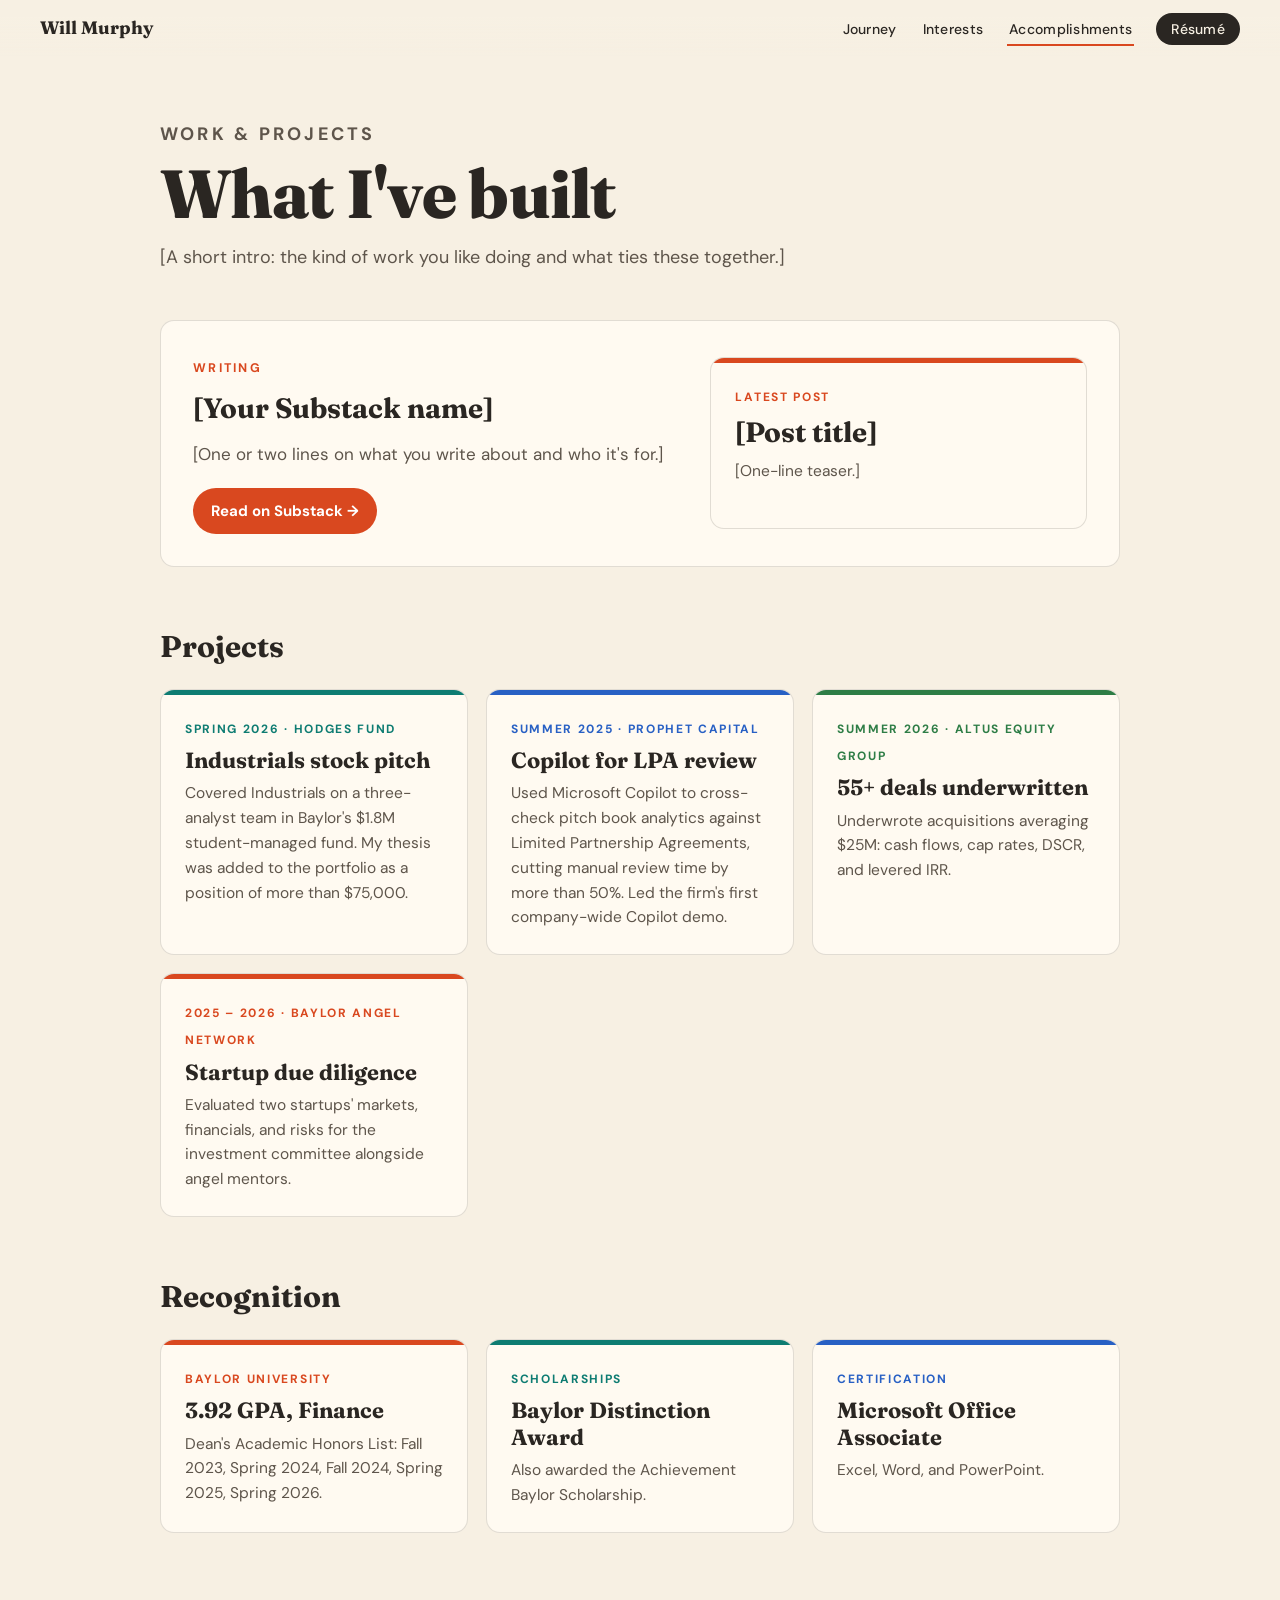
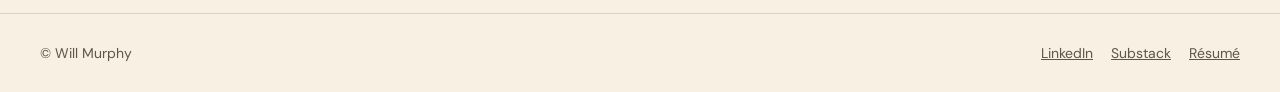
==== accomplishments.html @ 3dffeea5 "First version of Will Murphy's Journey" ====
<!doctype html>
<html lang="en">
<head>
  <meta charset="utf-8">
  <meta name="viewport" content="width=device-width, initial-scale=1">
  <title>Accomplishments · Will Murphy's Journey</title>
  <link rel="preconnect" href="https://fonts.googleapis.com">
  <link rel="preconnect" href="https://fonts.gstatic.com" crossorigin>
  <link href="https://fonts.googleapis.com/css2?family=DM+Sans:wght@400;500;700&family=Fraunces:ital,opsz,wght@0,9..144,400;0,9..144,600;0,9..144,700;0,9..144,800;1,9..144,600&display=swap" rel="stylesheet">
  <link rel="stylesheet" href="css/styles.css">
</head>
<body class="page">
  <header class="site-nav">
    <a class="brand" href="index.html">Will Murphy</a>
    <ul class="nav-links">
      <li><a href="index.html">Journey</a></li>
      <li><a href="interests.html">Interests</a></li>
      <li><a href="accomplishments.html" aria-current="page">Accomplishments</a></li>
      <li><a class="nav-resume" href="assets/Will-Murphy-Resume.pdf" download>Résumé</a></li>
    </ul>
  </header>

  <main>
    <div class="page-head">
      <p class="eyebrow">Work &amp; projects</p>
      <h1>What I've built</h1>
      <p>[A short intro: the kind of work you like doing and what ties these together.]</p>
    </div>

    <section class="feature">
      <div>
        <span class="eyebrow">Writing</span>
        <h3>[Your Substack name]</h3>
        <p>[One or two lines on what you write about and who it's for.]</p>
        <a class="btn" href="https://YOUR-HANDLE.substack.com" target="_blank" rel="noopener">Read on Substack &rarr;</a>
      </div>
      <div class="tile" style="--c: var(--coral)">
        <span class="tag">Latest post</span>
        <h3>[Post title]</h3>
        <p>[One-line teaser.]</p>
      </div>
    </section>

    <h2 class="section-title">Projects</h2>
    <div class="grid">
      <article class="tile" style="--c: var(--teal)"><span class="tag">Spring 2026 · Hodges Fund</span><h3>Industrials stock pitch</h3><p>Covered Industrials on a three-analyst team in Baylor's $1.8M student-managed fund. My thesis was added to the portfolio as a position of more than $75,000.</p></article>
      <article class="tile" style="--c: var(--blue)"><span class="tag">Summer 2025 · Prophet Capital</span><h3>Copilot for LPA review</h3><p>Used Microsoft Copilot to cross-check pitch book analytics against Limited Partnership Agreements, cutting manual review time by more than 50%. Led the firm's first company-wide Copilot demo.</p></article>
      <article class="tile" style="--c: var(--green)"><span class="tag">Summer 2026 · Altus Equity Group</span><h3>55+ deals underwritten</h3><p>Underwrote acquisitions averaging $25M: cash flows, cap rates, DSCR, and levered IRR.</p></article>
      <article class="tile" style="--c: var(--coral)"><span class="tag">2025 – 2026 · Baylor Angel Network</span><h3>Startup due diligence</h3><p>Evaluated two startups' markets, financials, and risks for the investment committee alongside angel mentors.</p></article>
    </div>

    <h2 class="section-title">Recognition</h2>
    <div class="grid">
      <article class="tile" style="--c: var(--coral)"><span class="tag">Baylor University</span><h3>3.92 GPA, Finance</h3><p>Dean's Academic Honors List: Fall 2023, Spring 2024, Fall 2024, Spring 2025, Spring 2026.</p></article>
      <article class="tile" style="--c: var(--teal)"><span class="tag">Scholarships</span><h3>Baylor Distinction Award</h3><p>Also awarded the Achievement Baylor Scholarship.</p></article>
      <article class="tile" style="--c: var(--blue)"><span class="tag">Certification</span><h3>Microsoft Office Associate</h3><p>Excel, Word, and PowerPoint.</p></article>
    </div>
  </main>

  <footer class="site-footer">
    <span>&copy; Will Murphy</span>
    <nav>
      <a href="https://www.linkedin.com/in/YOUR-HANDLE" target="_blank" rel="noopener">LinkedIn</a>
      <a href="https://YOUR-HANDLE.substack.com" target="_blank" rel="noopener">Substack</a>
      <a href="assets/Will-Murphy-Resume.pdf" download>Résumé</a>
    </nav>
  </footer>
</body>
</html>
---- css/styles.css ----
/* ==========================================================================
   Will Murphy's Journey — shared styles
   Colors live here. Change a stop's color in js/data.js.
   ========================================================================== */
:root {
  --paper: #F7F0E3;
  --paper-2: #EFE4CF;
  --ink: #2A2622;
  --ink-soft: #5E554B;
  --line: rgba(42, 38, 34, .14);
  --card: rgba(255, 251, 244, .95);
  --coral: #D9481F;
  --teal: #0E7C72;
  --blue: #2860C4;
  --green: #2E7D46;
  --serif: 'Fraunces', Georgia, serif;
  --sans: 'DM Sans', system-ui, -apple-system, 'Segoe UI', sans-serif;
  --radius: 14px;
}

* { box-sizing: border-box; }
html { scroll-behavior: smooth; }
@media (prefers-reduced-motion: reduce) { html { scroll-behavior: auto; } }
body {
  margin: 0;
  background: var(--paper);
  color: var(--ink);
  font-family: var(--sans);
  font-size: 17px;
  line-height: 1.6;
  -webkit-font-smoothing: antialiased;
}
a { color: inherit; }
img { max-width: 100%; display: block; }

/* ---------- Nav ---------- */
.site-nav {
  position: fixed; top: 0; left: 0; right: 0; z-index: 30;
  display: flex; justify-content: space-between; align-items: center;
  padding: 14px clamp(16px, 4vw, 40px);
  background: linear-gradient(var(--paper) 30%, rgba(247, 240, 227, 0));
}
.brand { font-family: var(--serif); font-weight: 700; font-size: 18px; text-decoration: none; }
.nav-links { display: flex; align-items: center; gap: 22px; list-style: none; margin: 0; padding: 0; }
.nav-links a {
  text-decoration: none; font-size: 14px; font-weight: 500; letter-spacing: .02em;
  padding: 6px 2px; border-bottom: 2px solid transparent; transition: border-color .2s;
}
.nav-links a:hover, .nav-links a[aria-current="page"] { border-color: var(--coral); }
.nav-links a.nav-resume {
  background: var(--ink); color: var(--paper); border: 0;
  padding: 7px 15px; border-radius: 999px;
}
.nav-links a.nav-resume:hover { background: var(--coral); }

/* ---------- Buttons ---------- */
.btn {
  font: inherit; font-weight: 700; font-size: 15px;
  display: inline-flex; align-items: center; gap: 8px;
  border: 0; border-radius: 999px; padding: 11px 18px; cursor: pointer;
  text-decoration: none; background: var(--c, var(--coral)); color: #fff;
  transition: transform .2s, box-shadow .2s;
}
.btn:hover { transform: translateY(-2px); box-shadow: 0 8px 18px -8px var(--c, var(--coral)); }
.btn-ghost { background: transparent; color: var(--ink); box-shadow: inset 0 0 0 1.5px var(--ink); }
.btn-ghost:hover { box-shadow: inset 0 0 0 1.5px var(--ink), 0 8px 18px -10px rgba(0,0,0,.4); }
.btn-row { display: flex; flex-wrap: wrap; gap: 10px; }

/* ==========================================================================
   Journey page (index.html)
   ========================================================================== */
#map { position: fixed; inset: 0; z-index: 0; background: #EDE3CF; }
/* the "vintage" look: warm sepia wash on the tiles only (pins stay bright) */
#map .leaflet-tile-pane { filter: sepia(.6) saturate(.85) hue-rotate(-10deg) contrast(.92) brightness(1.04); }
.leaflet-control-attribution { background: rgba(247, 240, 227, .85) !important; font-size: 10px; }

.paper-overlay {
  position: fixed; inset: 0; z-index: 1; pointer-events: none; mix-blend-mode: multiply;
  background:
    radial-gradient(ellipse at center, transparent 55%, rgba(120, 90, 50, .22) 100%),
    url("data:image/svg+xml,%3Csvg xmlns='http://www.w3.org/2000/svg' width='220' height='220'%3E%3Cfilter id='n'%3E%3CfeTurbulence type='fractalNoise' baseFrequency='.85' numOctaves='2' stitchTiles='stitch'/%3E%3CfeColorMatrix values='0 0 0 0 .45 0 0 0 0 .35 0 0 0 0 .2 0 0 0 .16 0'/%3E%3C/filter%3E%3Crect width='100%25' height='100%25' filter='url(%23n)'/%3E%3C/svg%3E");
}

#story { position: relative; z-index: 2; pointer-events: none; }
#story .card, #story a, #story button { pointer-events: auto; }

.step { position: relative; display: flex; align-items: center; padding: 0 clamp(16px, 5vw, 72px); }

/* Hero */
.hero {
  min-height: 100vh; flex-direction: column; justify-content: flex-start;
  padding-top: 17vh; text-align: center;
}
.hero h1 {
  font-family: var(--serif); font-weight: 800;
  font-size: clamp(50px, 9.5vw, 128px); line-height: .95; letter-spacing: -.02em; margin: 0;
  text-shadow: 0 0 34px var(--paper), 0 0 14px var(--paper), 0 0 4px var(--paper);
}
.hero h1 em { font-style: italic; font-weight: 600; color: var(--coral); }
.hero-sub {
  margin: 22px 0 0; font-size: 13.5px; font-weight: 700; letter-spacing: .2em; text-transform: uppercase;
  color: var(--ink-soft); background: rgba(247, 240, 227, .85); padding: 6px 16px; border-radius: 999px;
}
.scroll-cue {
  position: absolute; bottom: 7vh; left: 50%; transform: translateX(-50%);
  display: flex; flex-direction: column; align-items: center; gap: 10px;
  font-size: 12.5px; font-weight: 700; letter-spacing: .18em; text-transform: uppercase; color: var(--ink-soft);
  text-decoration: none;
}
.scroll-cue span {
  width: 24px; height: 38px; border: 2px solid var(--ink-soft); border-radius: 14px; position: relative;
}
.scroll-cue span::after {
  content: ""; position: absolute; left: 50%; top: 7px; width: 4px; height: 8px; margin-left: -2px;
  border-radius: 2px; background: var(--coral); animation: wheel 1.8s ease-in-out infinite;
}
@keyframes wheel { 0% { opacity: 0; transform: translateY(0); } 30% { opacity: 1; } 100% { opacity: 0; transform: translateY(14px); } }

/* Chapter cards */
.chapter { min-height: 115vh; }
.card {
  width: min(440px, 100%);
  background: var(--card); border: 1px solid var(--line); border-radius: var(--radius);
  padding: 30px 30px 28px 34px; position: relative; overflow: hidden;
  box-shadow: 0 22px 50px -26px rgba(60, 40, 20, .5);
  opacity: 0; transform: translateY(30px); transition: opacity .7s ease, transform .7s ease;
}
.card::before { content: ""; position: absolute; left: 0; top: 0; bottom: 0; width: 5px; background: var(--c, var(--coral)); }
.is-active .card { opacity: 1; transform: none; }
.card-num { font-family: var(--serif); font-size: 58px; font-weight: 800; line-height: 1; color: var(--c); }
.card-years {
  margin: 14px 0 4px; font-size: 12.5px; font-weight: 700; letter-spacing: .15em; text-transform: uppercase; color: var(--ink-soft);
}
.card h2 { font-family: var(--serif); font-weight: 700; font-size: 42px; line-height: 1.05; margin: 0; }
.card-where { margin: 6px 0 0; font-family: var(--serif); font-style: italic; color: var(--ink-soft); }
.card-blurb { margin: 16px 0 22px; }

/* Travel interludes */
.travel { min-height: 80vh; }
.travel-inner { width: min(440px, 100%); opacity: 0; transition: opacity .6s ease; }
.travel.is-active .travel-inner { opacity: 1; }
.travel-when {
  display: inline-block; padding: 4px 12px; border-radius: 999px; background: var(--c); color: #fff;
  font-size: 12.5px; font-weight: 700; letter-spacing: .15em; text-transform: uppercase;
}
.travel-text {
  margin: 14px 0 8px; font-family: var(--serif); font-size: clamp(26px, 3.4vw, 34px); line-height: 1.15;
  text-shadow: 0 0 20px var(--paper), 0 0 8px var(--paper), 0 0 3px var(--paper);
}
.travel-route { font-size: 14px; font-weight: 500; color: var(--ink-soft); background: rgba(247, 240, 227, .9); padding: 2px 9px; border-radius: 6px; }

/* Outro */
.outro { min-height: 110vh; }
.outro .card h2 { font-size: 36px; }
.outro .card p { margin: 12px 0 22px; }
.outro .more { margin-top: 22px; padding-top: 18px; border-top: 1px solid var(--line); font-size: 15px; }
.outro .more a { font-weight: 700; text-decoration-color: var(--coral); text-underline-offset: 3px; }

/* Progress rail */
.rail {
  position: fixed; right: 24px; top: 50%; transform: translateY(-50%); z-index: 20;
  display: flex; flex-direction: column; gap: 16px; opacity: 0; pointer-events: none; transition: opacity .4s;
}
.rail.show { opacity: 1; pointer-events: auto; }
.rail a { display: flex; flex-direction: row-reverse; align-items: center; gap: 10px; text-decoration: none; font-size: 13px; font-weight: 700; }
.rail .dot { width: 13px; height: 13px; border-radius: 50%; border: 2.5px solid var(--c); background: var(--paper); transition: transform .3s, background .3s; }
.rail a.visited .dot { background: var(--c); }
.rail a.current .dot { transform: scale(1.35); }
.rail-label { opacity: 0; transform: translateX(6px); transition: .3s; background: var(--card); padding: 2px 9px; border-radius: 6px; }
.rail a:hover .rail-label, .rail a.current .rail-label { opacity: 1; transform: none; }

/* Map pins */
.pin-wrap { background: none; border: 0; }
.pin {
  position: absolute; left: 0; top: 0; transform: translate(-50%, -50%);
  width: 30px; height: 30px; border-radius: 50%; display: grid; place-items: center;
  background: var(--paper); border: 2.5px solid var(--c); color: var(--c);
  font: 700 11px var(--sans); box-shadow: 0 4px 10px -4px rgba(0, 0, 0, .45);
  transition: transform .4s, background .4s, color .4s;
}
.pin-wrap.is-visited .pin { background: var(--c); color: #fff; }
.pin-wrap.is-active .pin { transform: translate(-50%, -50%) scale(1.25); }
.pin-wrap.is-active .pin::after {
  content: ""; position: absolute; inset: -9px; border-radius: 50%; border: 2px solid var(--c); animation: pulse 2s ease-out infinite;
}
@keyframes pulse { from { opacity: .9; transform: scale(.7); } to { opacity: 0; transform: scale(1.5); } }
.pin-label {
  position: absolute; left: 22px; top: 0; transform: translateY(-50%); white-space: nowrap;
  font: 600 14px var(--serif); background: rgba(247, 240, 227, .92); padding: 1px 9px; border-radius: 6px;
  box-shadow: 0 2px 6px -3px rgba(0, 0, 0, .3);
}
.route { filter: drop-shadow(0 2px 2px rgba(0, 0, 0, .18)); }

/* Highlights drawer */
.drawer-backdrop {
  position: fixed; inset: 0; z-index: 40; background: rgba(42, 38, 34, .35);
  opacity: 0; pointer-events: none; transition: opacity .3s;
}
.drawer {
  position: fixed; top: 0; right: 0; bottom: 0; z-index: 41; width: min(500px, 100%);
  background: var(--paper); border-left: 6px solid var(--c, var(--coral));
  overflow-y: auto; padding: 26px clamp(20px, 4vw, 36px) 56px;
  transform: translateX(105%); transition: transform .45s cubic-bezier(.2, .8, .2, 1);
  box-shadow: -20px 0 50px -30px rgba(0, 0, 0, .5);
}
body.drawer-open .drawer { transform: none; }
body.drawer-open .drawer-backdrop { opacity: 1; pointer-events: auto; }
.drawer-close {
  float: right; font: inherit; font-size: 14px; font-weight: 700; background: none; cursor: pointer;
  border: 1.5px solid var(--ink); border-radius: 999px; padding: 6px 14px;
}
.drawer-close:hover { background: var(--ink); color: var(--paper); }
.drawer .card-num { font-size: 44px; margin-top: 8px; }
.drawer h2 { font-family: var(--serif); font-size: 38px; margin: 0; line-height: 1.05; }
.drawer-intro { color: var(--ink-soft); margin: 10px 0 0; }
.hl-list { list-style: none; padding: 0; margin: 26px 0 0; display: grid; gap: 14px; }
.hl { background: #FFFAF1; border: 1px solid var(--line); border-radius: 12px; padding: 18px 20px; }
.hl-date { font-size: 12px; font-weight: 700; letter-spacing: .14em; text-transform: uppercase; color: var(--c); }
.hl h3 { font-family: var(--serif); font-size: 21px; margin: 4px 0 6px; line-height: 1.2; }
.hl p { margin: 0; font-size: 15.5px; color: var(--ink-soft); }
.hl img { border-radius: 8px; margin-top: 12px; }
.hl a { display: inline-block; margin-top: 10px; font-weight: 700; font-size: 14.5px; color: var(--c); }

/* ==========================================================================
   Sub-pages (interests.html, accomplishments.html)
   ========================================================================== */
.page main { max-width: 1040px; margin: 0 auto; padding: 120px clamp(16px, 4vw, 40px) 80px; }
.page-head { max-width: 640px; margin-bottom: 48px; }
.eyebrow { font-size: 12.5px; font-weight: 700; letter-spacing: .18em; text-transform: uppercase; color: var(--coral); margin: 0; }
.page-head h1 { font-family: var(--serif); font-weight: 800; font-size: clamp(42px, 6vw, 68px); line-height: 1; margin: 10px 0 16px; letter-spacing: -.01em; }
.page-head p { color: var(--ink-soft); margin: 0; font-size: 18px; }
.section-title { font-family: var(--serif); font-size: 30px; margin: 56px 0 18px; }

.grid { display: grid; grid-template-columns: repeat(auto-fill, minmax(280px, 1fr)); gap: 18px; }
.tile {
  background: #FFFAF1; border: 1px solid var(--line); border-radius: var(--radius);
  padding: 24px; position: relative; overflow: hidden; transition: transform .25s, box-shadow .25s;
}
.tile::before { content: ""; position: absolute; left: 0; right: 0; top: 0; height: 5px; background: var(--c, var(--coral)); }
.tile:hover { transform: translateY(-3px); box-shadow: 0 16px 34px -22px rgba(60, 40, 20, .5); }
.tile h3 { font-family: var(--serif); font-size: 22px; margin: 6px 0 8px; line-height: 1.2; }
.tile p { margin: 0; color: var(--ink-soft); font-size: 15.5px; }
.tile .tag { font-size: 12px; font-weight: 700; letter-spacing: .14em; text-transform: uppercase; color: var(--c, var(--coral)); }

.feature {
  display: grid; grid-template-columns: 1.3fr 1fr; gap: 28px; align-items: center;
  background: #FFFAF1; border: 1px solid var(--line); border-radius: var(--radius); padding: 32px;
}
.feature h3 { font-family: var(--serif); font-size: 28px; margin: 6px 0 10px; }
.feature p { color: var(--ink-soft); margin: 0 0 20px; }

.site-footer {
  border-top: 1px solid var(--line); padding: 28px clamp(16px, 4vw, 40px);
  display: flex; flex-wrap: wrap; justify-content: space-between; gap: 12px; font-size: 14px; color: var(--ink-soft);
}
.site-footer nav { display: flex; gap: 18px; }

/* ---------- Mobile ---------- */
@media (max-width: 760px) {
  .brand { display: none; }
  .site-nav { justify-content: center; padding: 12px 16px; }
  .nav-links { gap: 14px; }
  .nav-links a { font-size: 13px; }
  .nav-links a.nav-resume { padding: 6px 12px; }
  .rail { display: none; }
  .hero { padding-top: 20vh; }
  .chapter, .travel, .outro { align-items: flex-end; padding-bottom: 9vh; }
  .card { padding: 24px 22px 22px 26px; }
  .card-num { font-size: 46px; }
  .card h2 { font-size: 34px; }
  .feature { grid-template-columns: 1fr; padding: 24px; }
}
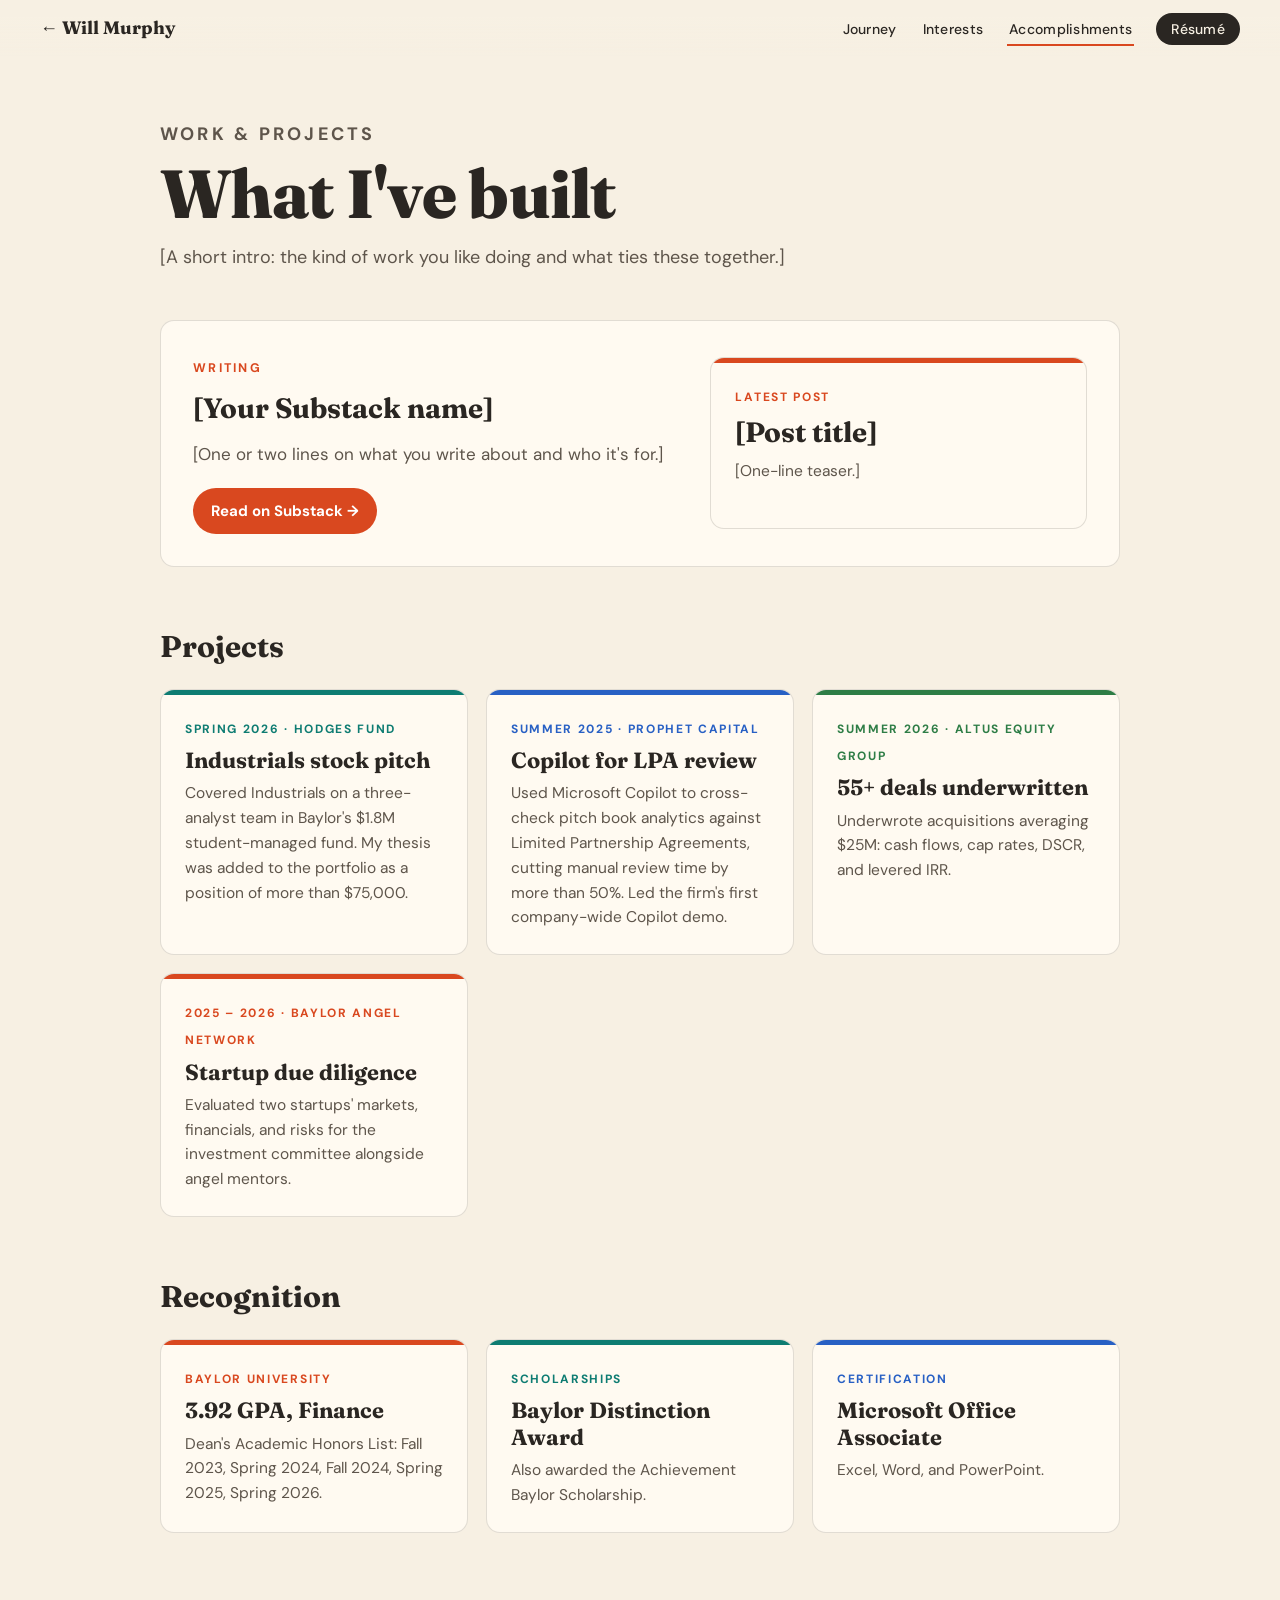
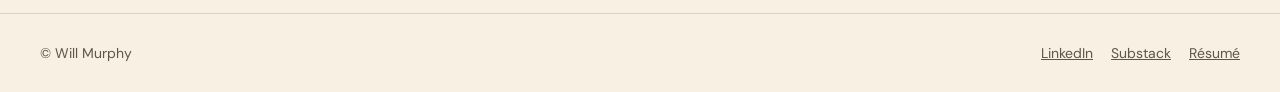
==== commit ed5d87c7: "Add explorable desk home page; move map timeline to journey.html" ====
--- a/accomplishments.html
+++ b/accomplishments.html
@@ -11,9 +11,9 @@
 </head>
 <body class="page">
   <header class="site-nav">
-    <a class="brand" href="index.html">Will Murphy</a>
+    <a class="brand" href="index.html" title="Back to the desk"><span class="brand-full">&larr; Will Murphy</span><span class="brand-short">&larr; WM</span></a>
     <ul class="nav-links">
-      <li><a href="index.html">Journey</a></li>
+      <li><a href="journey.html">Journey</a></li>
       <li><a href="interests.html">Interests</a></li>
       <li><a href="accomplishments.html" aria-current="page">Accomplishments</a></li>
       <li><a class="nav-resume" href="assets/Will-Murphy-Resume.pdf" download>Résumé</a></li>
--- a/css/styles.css
+++ b/css/styles.css
@@ -256,12 +256,19 @@
 .site-footer nav { display: flex; gap: 18px; }
 
 /* ---------- Mobile ---------- */
+.brand-short { display: none; }
+body.journey { animation: pagein .7s ease both; }
+@keyframes pagein { from { opacity: 0; } }
+@media (prefers-reduced-motion: reduce) { body.journey { animation: none; } }
+
 @media (max-width: 760px) {
-  .brand { display: none; }
-  .site-nav { justify-content: center; padding: 12px 16px; }
-  .nav-links { gap: 14px; }
-  .nav-links a { font-size: 13px; }
-  .nav-links a.nav-resume { padding: 6px 12px; }
+  .brand { font-size: 15px; }
+  .brand-full { display: none; }
+  .brand-short { display: inline; }
+  .site-nav { padding: 12px 16px; }
+  .nav-links { gap: 10px; }
+  .nav-links a { font-size: 12.5px; }
+  .nav-links a.nav-resume { padding: 6px 11px; }
   .rail { display: none; }
   .hero { padding-top: 20vh; }
   .chapter, .travel, .outro { align-items: flex-end; padding-bottom: 9vh; }
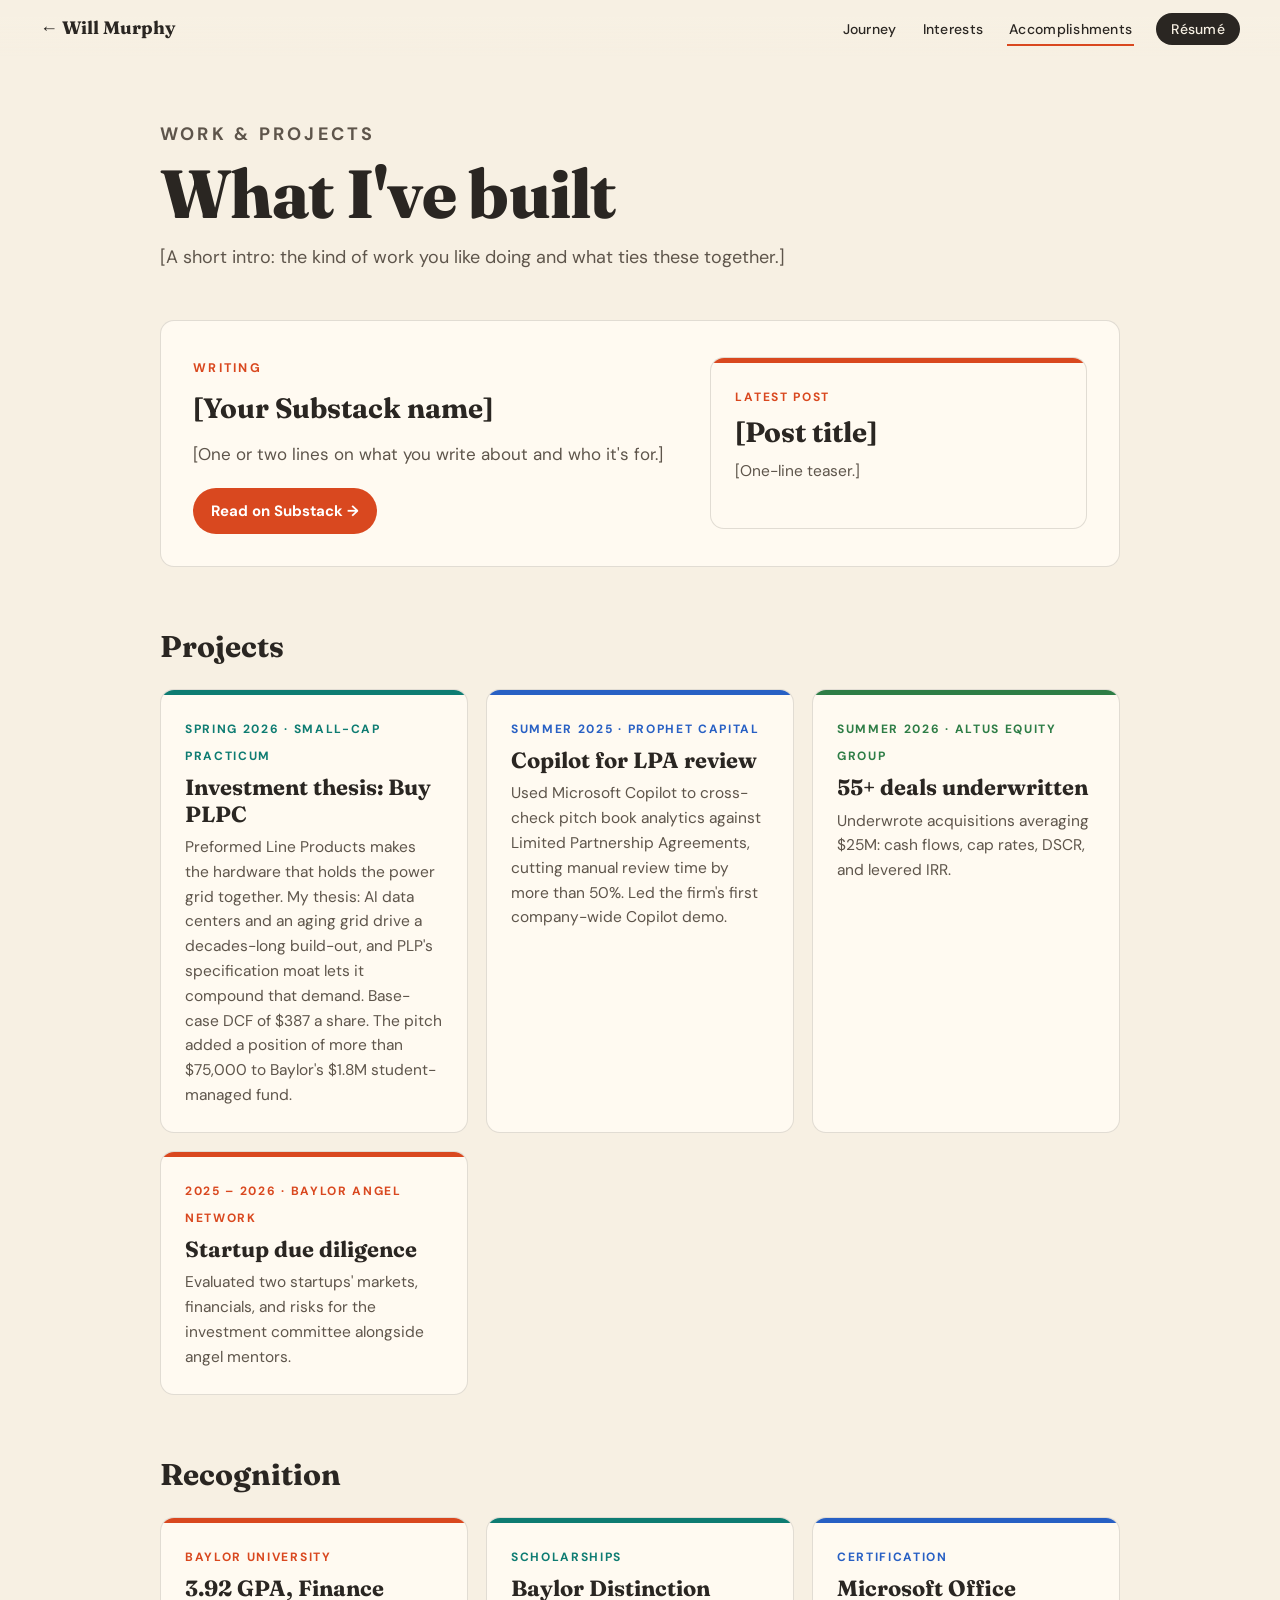
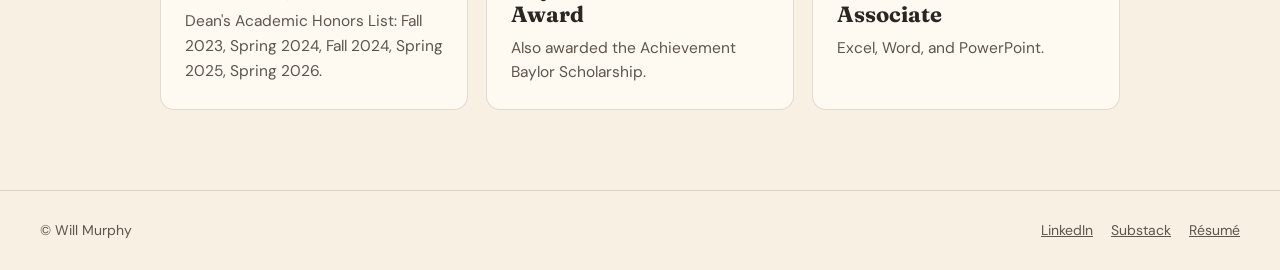
==== commit 9c4b7da0: "Projects: PLPC investment thesis from the Small-Cap Practicum Co-Authored-By: Claude Opus 5.5 <norep" ====
--- a/accomplishments.html
+++ b/accomplishments.html
@@ -2,8 +2,16 @@
 <html lang="en">
 <head>
   <meta charset="utf-8">
-  <meta name="viewport" content="width=device-width, initial-scale=1">
+  <meta name="viewport" content="width=device-width, initial-scale=1, viewport-fit=cover">
   <title>Accomplishments · Will Murphy's Journey</title>
+    <link rel="manifest" href="manifest.webmanifest">
+  <link rel="icon" type="image/png" sizes="32x32" href="assets/icons/favicon-32.png">
+  <link rel="apple-touch-icon" href="assets/icons/apple-touch-icon.png">
+  <meta name="theme-color" content="#6E4826">
+  <meta name="apple-mobile-web-app-capable" content="yes">
+  <meta name="mobile-web-app-capable" content="yes">
+  <meta name="apple-mobile-web-app-title" content="Will Murphy">
+  <meta name="apple-mobile-web-app-status-bar-style" content="black-translucent">
   <link rel="preconnect" href="https://fonts.googleapis.com">
   <link rel="preconnect" href="https://fonts.gstatic.com" crossorigin>
   <link href="https://fonts.googleapis.com/css2?family=DM+Sans:wght@400;500;700&family=Fraunces:ital,opsz,wght@0,9..144,400;0,9..144,600;0,9..144,700;0,9..144,800;1,9..144,600&display=swap" rel="stylesheet">
@@ -16,7 +24,7 @@
       <li><a href="journey.html">Journey</a></li>
       <li><a href="interests.html">Interests</a></li>
       <li><a href="accomplishments.html" aria-current="page">Accomplishments</a></li>
-      <li><a class="nav-resume" href="assets/Will-Murphy-Resume.pdf" download>Résumé</a></li>
+      <li><a class="nav-resume" href="assets/Will-Murphy-Resume.pdf" target="_blank" rel="noopener">Résumé</a></li>
     </ul>
   </header>
 
@@ -32,7 +40,7 @@
         <span class="eyebrow">Writing</span>
         <h3>[Your Substack name]</h3>
         <p>[One or two lines on what you write about and who it's for.]</p>
-        <a class="btn" href="https://YOUR-HANDLE.substack.com" target="_blank" rel="noopener">Read on Substack &rarr;</a>
+        <a class="btn" href="https://substack.com/@willobserves" target="_blank" rel="noopener">Read on Substack &rarr;</a>
       </div>
       <div class="tile" style="--c: var(--coral)">
         <span class="tag">Latest post</span>
@@ -43,7 +51,7 @@
 
     <h2 class="section-title">Projects</h2>
     <div class="grid">
-      <article class="tile" style="--c: var(--teal)"><span class="tag">Spring 2026 · Hodges Fund</span><h3>Industrials stock pitch</h3><p>Covered Industrials on a three-analyst team in Baylor's $1.8M student-managed fund. My thesis was added to the portfolio as a position of more than $75,000.</p></article>
+      <article class="tile" style="--c: var(--teal)"><span class="tag">Spring 2026 · Small-Cap Practicum</span><h3>Investment thesis: Buy PLPC</h3><p>Preformed Line Products makes the hardware that holds the power grid together. My thesis: AI data centers and an aging grid drive a decades-long build-out, and PLP's specification moat lets it compound that demand. Base-case DCF of $387 a share. The pitch added a position of more than $75,000 to Baylor's $1.8M student-managed fund.</p></article>
       <article class="tile" style="--c: var(--blue)"><span class="tag">Summer 2025 · Prophet Capital</span><h3>Copilot for LPA review</h3><p>Used Microsoft Copilot to cross-check pitch book analytics against Limited Partnership Agreements, cutting manual review time by more than 50%. Led the firm's first company-wide Copilot demo.</p></article>
       <article class="tile" style="--c: var(--green)"><span class="tag">Summer 2026 · Altus Equity Group</span><h3>55+ deals underwritten</h3><p>Underwrote acquisitions averaging $25M: cash flows, cap rates, DSCR, and levered IRR.</p></article>
       <article class="tile" style="--c: var(--coral)"><span class="tag">2025 – 2026 · Baylor Angel Network</span><h3>Startup due diligence</h3><p>Evaluated two startups' markets, financials, and risks for the investment committee alongside angel mentors.</p></article>
@@ -60,9 +68,9 @@
   <footer class="site-footer">
     <span>&copy; Will Murphy</span>
     <nav>
-      <a href="https://www.linkedin.com/in/YOUR-HANDLE" target="_blank" rel="noopener">LinkedIn</a>
-      <a href="https://YOUR-HANDLE.substack.com" target="_blank" rel="noopener">Substack</a>
-      <a href="assets/Will-Murphy-Resume.pdf" download>Résumé</a>
+      <a href="https://www.linkedin.com/in/will-murphy-3a53562a0/" target="_blank" rel="noopener">LinkedIn</a>
+      <a href="https://substack.com/@willobserves" target="_blank" rel="noopener">Substack</a>
+      <a href="assets/Will-Murphy-Resume.pdf" target="_blank" rel="noopener">Résumé</a>
     </nav>
   </footer>
 </body>
--- a/css/styles.css
+++ b/css/styles.css
@@ -37,10 +37,10 @@
 .site-nav {
   position: fixed; top: 0; left: 0; right: 0; z-index: 30;
   display: flex; justify-content: space-between; align-items: center;
-  padding: 14px clamp(16px, 4vw, 40px);
+  padding: calc(14px + env(safe-area-inset-top)) clamp(16px, 4vw, 40px) 14px;
   background: linear-gradient(var(--paper) 30%, rgba(247, 240, 227, 0));
 }
-.brand { font-family: var(--serif); font-weight: 700; font-size: 18px; text-decoration: none; }
+.brand { font-family: var(--serif); font-weight: 700; font-size: 18px; text-decoration: none; white-space: nowrap; }
 .nav-links { display: flex; align-items: center; gap: 22px; list-style: none; margin: 0; padding: 0; }
 .nav-links a {
   text-decoration: none; font-size: 14px; font-weight: 500; letter-spacing: .02em;
@@ -199,7 +199,7 @@
 .drawer {
   position: fixed; top: 0; right: 0; bottom: 0; z-index: 41; width: min(500px, 100%);
   background: var(--paper); border-left: 6px solid var(--c, var(--coral));
-  overflow-y: auto; padding: 26px clamp(20px, 4vw, 36px) 56px;
+  overflow-y: auto; padding: calc(26px + env(safe-area-inset-top)) clamp(20px, 4vw, 36px) calc(56px + env(safe-area-inset-bottom));
   transform: translateX(105%); transition: transform .45s cubic-bezier(.2, .8, .2, 1);
   box-shadow: -20px 0 50px -30px rgba(0, 0, 0, .5);
 }
@@ -224,7 +224,7 @@
 /* ==========================================================================
    Sub-pages (interests.html, accomplishments.html)
    ========================================================================== */
-.page main { max-width: 1040px; margin: 0 auto; padding: 120px clamp(16px, 4vw, 40px) 80px; }
+.page main { max-width: 1040px; margin: 0 auto; padding: calc(120px + env(safe-area-inset-top)) clamp(16px, 4vw, 40px) 80px; }
 .page-head { max-width: 640px; margin-bottom: 48px; }
 .eyebrow { font-size: 12.5px; font-weight: 700; letter-spacing: .18em; text-transform: uppercase; color: var(--coral); margin: 0; }
 .page-head h1 { font-family: var(--serif); font-weight: 800; font-size: clamp(42px, 6vw, 68px); line-height: 1; margin: 10px 0 16px; letter-spacing: -.01em; }
@@ -256,6 +256,47 @@
 .site-footer nav { display: flex; gap: 18px; }
 
 /* ---------- Mobile ---------- */
+/* ==========================================================================
+   Journey page: 3D globe on a warm, dark "night desk" background
+   ========================================================================== */
+body.journey {
+  background: radial-gradient(ellipse at 60% 45%, #5C3B22 0%, #3A2414 45%, #1B100A 100%) fixed;
+  color: var(--paper);
+}
+#globe { position: fixed; inset: 0; width: 100vw; height: 100vh; z-index: 0; display: block; }
+.globe-vignette {
+  position: fixed; inset: 0; z-index: 1; pointer-events: none;
+  background: radial-gradient(ellipse at center, transparent 55%, rgba(15, 8, 3, .55) 100%);
+}
+.globe-labels { position: fixed; inset: 0; z-index: 2; pointer-events: none; overflow: hidden; }
+.globe-label {
+  position: absolute; left: 0; top: 0; white-space: nowrap; opacity: 0; transition: opacity .3s;
+  margin: -13px 0 0 16px; padding: 3px 10px 3px 4px; border-radius: 999px;
+  background: rgba(251, 246, 234, .94); color: var(--ink); font: 600 14px var(--serif);
+  box-shadow: 0 6px 14px -8px rgba(0, 0, 0, .6); display: flex; align-items: center; gap: 7px;
+}
+.globe-label b { font: 700 10.5px var(--sans); color: #fff; background: var(--c); border-radius: 999px; padding: 3px 6px; }
+.globe-label.show { opacity: 1; }
+.globe-label.active { outline: 2px solid var(--c); }
+body.journey #story { z-index: 3; }
+body.journey .site-nav { background: linear-gradient(rgba(27, 16, 10, .92) 30%, rgba(27, 16, 10, 0)); }
+body.journey .site-nav, body.journey .brand { color: var(--paper); }
+body.journey .nav-links a.nav-resume { background: var(--paper); color: var(--ink); }
+body.journey .nav-links a.nav-resume:hover { background: var(--coral); color: #fff; }
+body.journey .hero h1 { color: var(--paper); text-shadow: 0 4px 30px rgba(0, 0, 0, .55); }
+body.journey .hero h1 em { color: #F07A4F; }
+body.journey .hero-sub { background: rgba(251, 246, 234, .12); color: #E9D9BC; }
+body.journey .scroll-cue { color: #E9D9BC; }
+body.journey .scroll-cue span { border-color: #E9D9BC; }
+body.journey .travel-text { color: var(--paper); text-shadow: 0 2px 18px rgba(0, 0, 0, .7); }
+body.journey .travel-route { background: rgba(27, 16, 10, .7); color: #F3E6CC; }
+body.journey .card, body.journey .rail-label, body.journey .drawer { color: var(--ink); }
+body.journey .rail .dot { background: #2A1A10; }
+body.journey .rail a.visited .dot { background: var(--c); }
+body.journey .hero { padding-top: 13vh; }
+body.journey .globe-loading { position: fixed; left: 50%; bottom: 14vh; transform: translateX(-50%); z-index: 2; color: #E9D9BC; font-size: 13px; letter-spacing: .14em; text-transform: uppercase; }
+body.globe-ready .globe-loading { display: none; }
+
 .brand-short { display: none; }
 body.journey { animation: pagein .7s ease both; }
 @keyframes pagein { from { opacity: 0; } }
@@ -265,7 +306,7 @@
   .brand { font-size: 15px; }
   .brand-full { display: none; }
   .brand-short { display: inline; }
-  .site-nav { padding: 12px 16px; }
+  .site-nav { padding: calc(12px + env(safe-area-inset-top)) 16px 12px; }
   .nav-links { gap: 10px; }
   .nav-links a { font-size: 12.5px; }
   .nav-links a.nav-resume { padding: 6px 11px; }
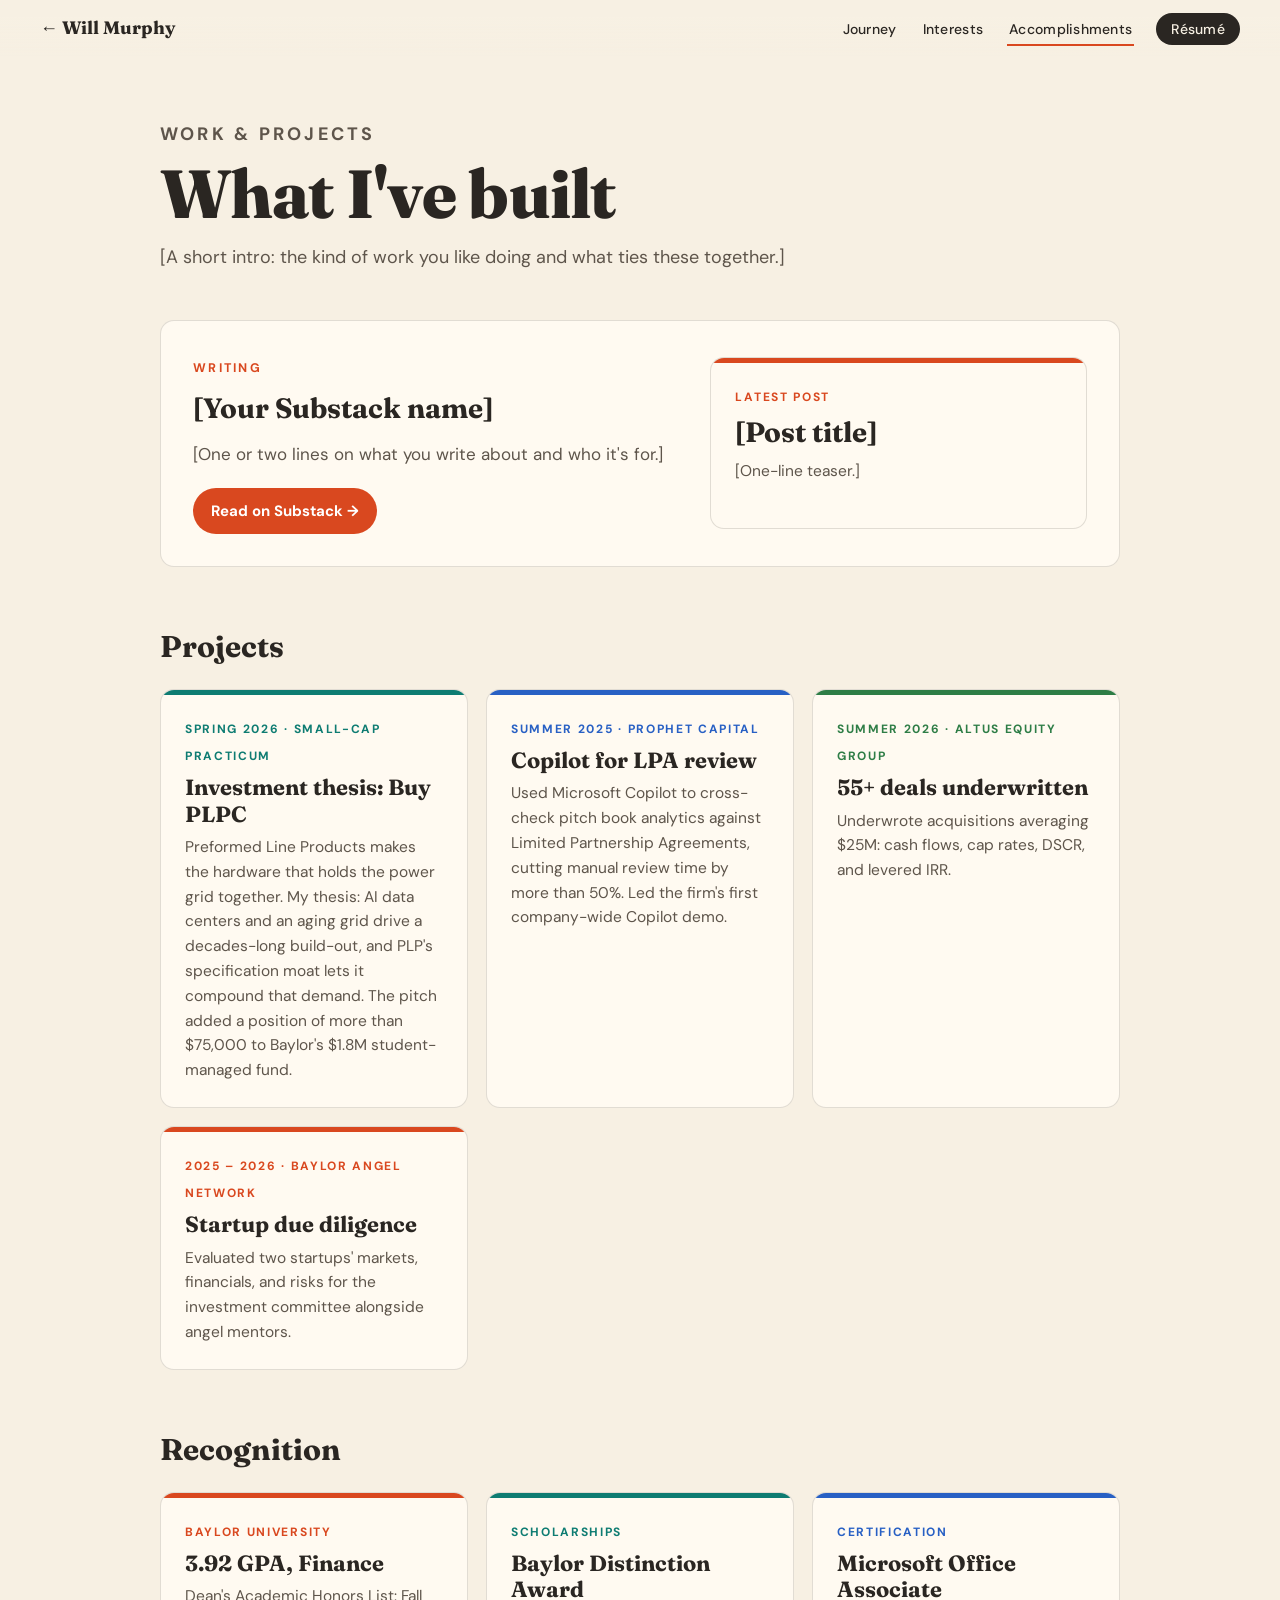
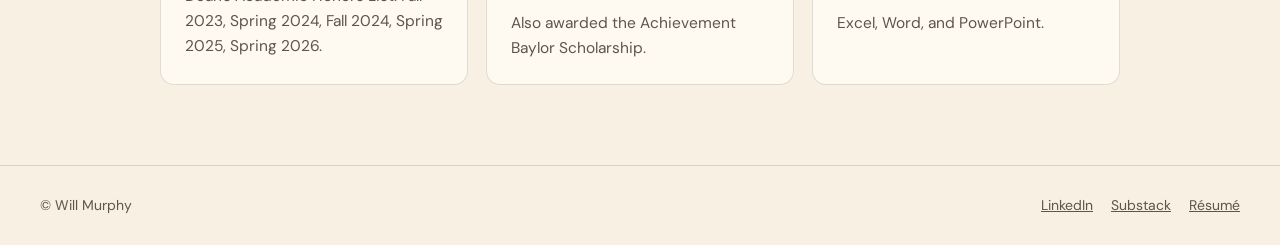
==== commit 1c97aaae: "Investment thesis: remove target prices Co-Authored-By: Claude Opus 5.5 <noreply@anthropic.com>" ====
--- a/accomplishments.html
+++ b/accomplishments.html
@@ -51,7 +51,7 @@
 
     <h2 class="section-title">Projects</h2>
     <div class="grid">
-      <article class="tile" style="--c: var(--teal)"><span class="tag">Spring 2026 · Small-Cap Practicum</span><h3>Investment thesis: Buy PLPC</h3><p>Preformed Line Products makes the hardware that holds the power grid together. My thesis: AI data centers and an aging grid drive a decades-long build-out, and PLP's specification moat lets it compound that demand. Base-case DCF of $387 a share. The pitch added a position of more than $75,000 to Baylor's $1.8M student-managed fund.</p></article>
+      <article class="tile" style="--c: var(--teal)"><span class="tag">Spring 2026 · Small-Cap Practicum</span><h3>Investment thesis: Buy PLPC</h3><p>Preformed Line Products makes the hardware that holds the power grid together. My thesis: AI data centers and an aging grid drive a decades-long build-out, and PLP's specification moat lets it compound that demand. The pitch added a position of more than $75,000 to Baylor's $1.8M student-managed fund.</p></article>
       <article class="tile" style="--c: var(--blue)"><span class="tag">Summer 2025 · Prophet Capital</span><h3>Copilot for LPA review</h3><p>Used Microsoft Copilot to cross-check pitch book analytics against Limited Partnership Agreements, cutting manual review time by more than 50%. Led the firm's first company-wide Copilot demo.</p></article>
       <article class="tile" style="--c: var(--green)"><span class="tag">Summer 2026 · Altus Equity Group</span><h3>55+ deals underwritten</h3><p>Underwrote acquisitions averaging $25M: cash flows, cap rates, DSCR, and levered IRR.</p></article>
       <article class="tile" style="--c: var(--coral)"><span class="tag">2025 – 2026 · Baylor Angel Network</span><h3>Startup due diligence</h3><p>Evaluated two startups' markets, financials, and risks for the investment committee alongside angel mentors.</p></article>
--- a/css/styles.css
+++ b/css/styles.css
@@ -318,3 +318,30 @@
   .card h2 { font-size: 34px; }
   .feature { grid-template-columns: 1fr; padding: 24px; }
 }
+
+/* ==========================================================================
+   Interests list (desk panel + interests page)
+   ========================================================================== */
+.interest-group + .interest-group { margin-top: 22px; }
+.interest-heading {
+  display: flex; align-items: center; gap: 10px; margin: 0 0 10px !important;
+  font-family: var(--sans) !important; font-size: 11.5px !important; font-weight: 700; letter-spacing: .16em; text-transform: uppercase; color: var(--ink-soft);
+}
+.interest-heading::after { content: ""; flex: 1; height: 1px; background: var(--line); }
+.interest-list { list-style: none; margin: 0; padding: 0; display: grid; grid-template-columns: repeat(auto-fill, minmax(220px, 1fr)); gap: 10px; }
+.interest {
+  display: flex; gap: 12px; align-items: flex-start; padding: 12px 14px;
+  background: #FFFDF8; border: 1px solid var(--line); border-radius: 12px;
+  transition: transform .2s, box-shadow .2s, border-color .2s;
+}
+.interest:hover { transform: translateY(-2px); box-shadow: 0 12px 22px -16px rgba(40, 22, 8, .55); border-color: var(--c); }
+.interest-icon {
+  flex: none; width: 38px; height: 38px; border-radius: 10px; display: grid; place-items: center;
+  background: color-mix(in srgb, var(--c) 14%, #FFFDF8); color: var(--c);
+}
+.interest-icon svg { width: 21px; height: 21px; fill: none; stroke: currentColor; stroke-width: 1.8; stroke-linecap: round; stroke-linejoin: round; }
+.interest strong { display: block; font-family: var(--serif); font-size: 17.5px; line-height: 1.2; margin-top: 1px; }
+.interest p { margin: 3px 0 0 !important; font-size: 14px; line-height: 1.45; color: var(--ink-soft); }
+.interests-page .interest-list { grid-template-columns: repeat(auto-fill, minmax(280px, 1fr)); gap: 14px; }
+.interests-page .interest-group + .interest-group { margin-top: 34px; }
+.interests-page .interest-heading { font-size: 12.5px !important; }
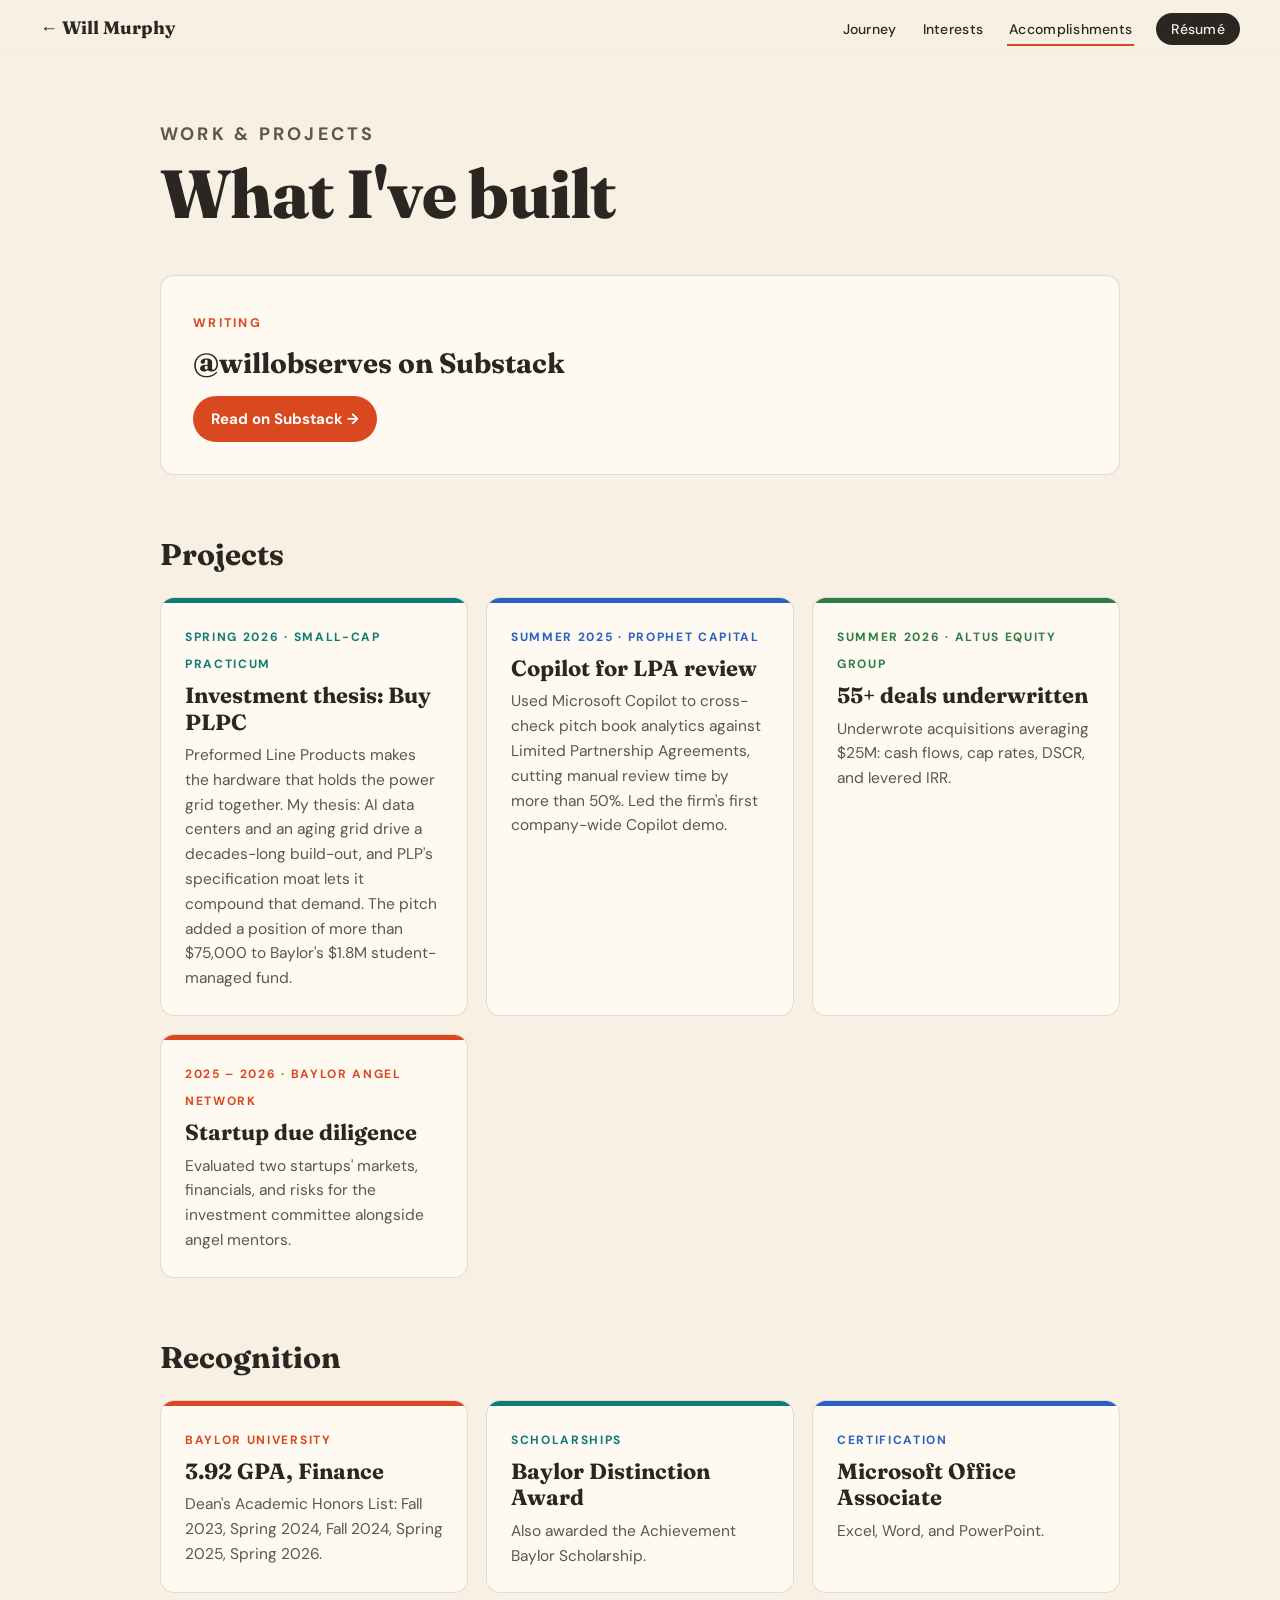
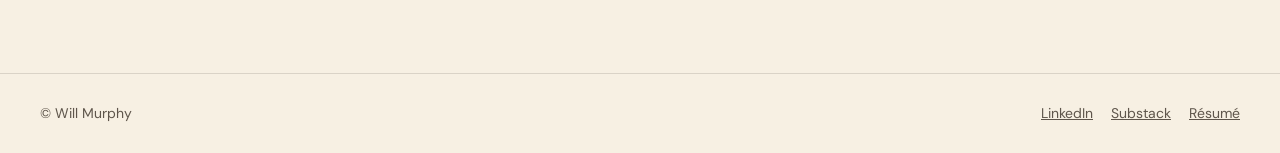
==== commit f8fc8ab9: "Hide unfilled placeholder text until it's written Bracketed placeholders ("[Your Substack name]", "[" ====
--- a/accomplishments.html
+++ b/accomplishments.html
@@ -32,21 +32,26 @@
     <div class="page-head">
       <p class="eyebrow">Work &amp; projects</p>
       <h1>What I've built</h1>
-      <p>[A short intro: the kind of work you like doing and what ties these together.]</p>
+      <!-- TODO: add a short intro (the kind of work you like doing and what ties these together), then uncomment:
+      <p>Your intro here.</p> -->
     </div>
 
-    <section class="feature">
+    <!-- TODO: when the Substack name, description and latest post are ready, fill them in below,
+         uncomment the description and the "Latest post" tile, and remove the one-column style. -->
+    <section class="feature" style="grid-template-columns: 1fr">
       <div>
         <span class="eyebrow">Writing</span>
-        <h3>[Your Substack name]</h3>
-        <p>[One or two lines on what you write about and who it's for.]</p>
+        <h3>@willobserves on Substack</h3>
+        <!-- <p>One or two lines on what you write about and who it's for.</p> -->
         <a class="btn" href="https://substack.com/@willobserves" target="_blank" rel="noopener">Read on Substack &rarr;</a>
       </div>
+      <!--
       <div class="tile" style="--c: var(--coral)">
         <span class="tag">Latest post</span>
-        <h3>[Post title]</h3>
-        <p>[One-line teaser.]</p>
+        <h3>Post title</h3>
+        <p>One-line teaser.</p>
       </div>
+      -->
     </section>
 
     <h2 class="section-title">Projects</h2>
--- a/css/styles.css
+++ b/css/styles.css
@@ -263,7 +263,8 @@
   background: radial-gradient(ellipse at 60% 45%, #5C3B22 0%, #3A2414 45%, #1B100A 100%) fixed;
   color: var(--paper);
 }
-#globe { position: fixed; inset: 0; width: 100vw; height: 100vh; z-index: 0; display: block; }
+#globe { position: fixed; inset: 0; width: 100vw; height: 100vh; z-index: 0; display: block; opacity: 0; transition: opacity .8s ease; }
+body.globe-ready #globe { opacity: 1; }
 .globe-vignette {
   position: fixed; inset: 0; z-index: 1; pointer-events: none;
   background: radial-gradient(ellipse at center, transparent 55%, rgba(15, 8, 3, .55) 100%);
